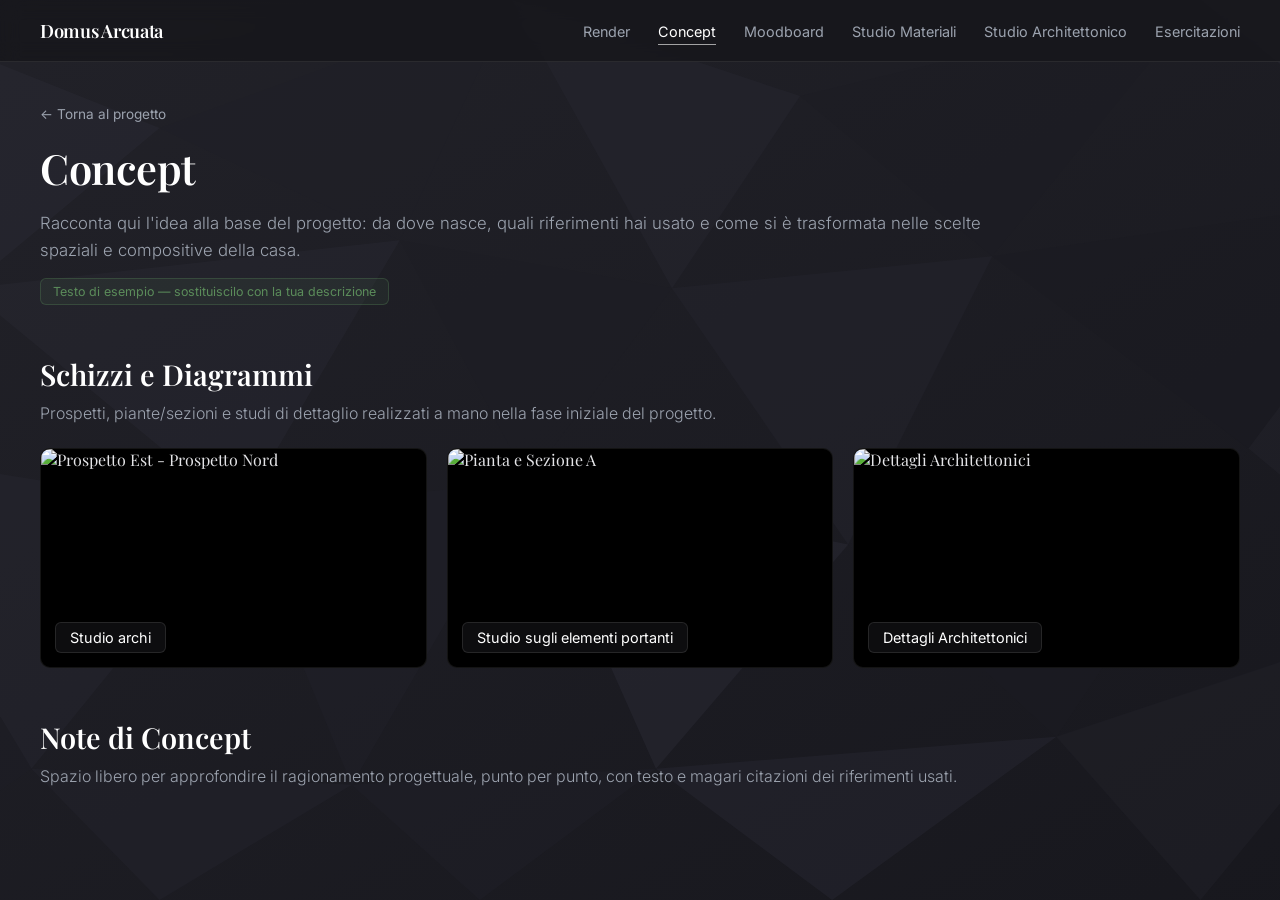
==== concept.html @ f9c94a43 "Add files via upload" ====
<!DOCTYPE html>
<html lang="it">
<head>
    <meta charset="UTF-8">
    <meta name="viewport" content="width=device-width, initial-scale=1.0">
    <title>Concept - Domus Arcuata</title>
    <link href="https://fonts.googleapis.com/css2?family=Playfair+Display:ital,wght@0,400;0,600;1,400&family=Inter:wght@300;400;500&display=swap" rel="stylesheet">
    <link rel="stylesheet" href="style.css">
</head>
<body>

    <nav class="site-nav">
        <a href="index.html" class="nav-brand">Domus Arcuata</a>
        <button class="nav-toggle" id="navToggle" aria-label="Apri menu" aria-expanded="false">&#9776;</button>
        <ul class="nav-links" id="navLinks">
            <li><a href="index.html">Render</a></li>
            <li><a href="concept.html" aria-current="page">Concept</a></li>
            <li><a href="moodboard.html">Moodboard</a></li>
            <li><a href="studio-materiali.html">Studio Materiali</a></li>
            <li><a href="studio-architettonico.html">Studio Architettonico</a></li>
            <li><a href="esercitazioni.html">Esercitazioni</a></li>
        </ul>
    </nav>

    <div class="page-wrap">
    <main class="portfolio-container">

        <header class="project-header page-intro">
            <a href="index.html" class="back-link">&larr; Torna al progetto</a>
            <h1>Concept</h1>
            <!--
                SOSTITUISCI questo paragrafo con il racconto del tuo concept:
                l'idea di partenza, i riferimenti, il ragionamento che ha
                guidato le scelte compositive e spaziali del progetto.
            -->
            <p>Racconta qui l'idea alla base del progetto: da dove nasce, quali riferimenti hai usato e come si è trasformata nelle scelte spaziali e compositive della casa.</p>
            <span class="editable-note">Testo di esempio — sostituiscilo con la tua descrizione</span>
        </header>

        <!--
            GRIGLIA IMMAGINI: quando hai gli schizzi/diagrammi di concept pronti,
            sostituisci ogni .placeholder-card con una vera .card, seguendo
            questo esempio (identico a quello usato nella home page):

            <div class="card" tabindex="0" role="button" aria-label="Apri immagine: NOME" onclick="openLightbox(this)">
                <img src="img/nome-file.jpg" alt="Descrizione" loading="lazy">
                <div class="card-overlay">Didascalia</div>
            </div>
        -->
        <section class="gallery-section">
            <h2 class="section-subtitle">Schizzi e Diagrammi</h2>
            <p class="section-desc">Prospetti, piante/sezioni e studi di dettaglio realizzati a mano nella fase iniziale del progetto.</p>
            <div class="gallery-grid">
                <div class="card" tabindex="0" role="button" aria-label="Apri immagine: Prospetto Est - Prospetto Nord" onclick="openLightbox(this)">
                    <img src="img/concept-prospetto-est-nord.jpg" alt="Prospetto Est - Prospetto Nord" loading="lazy">
                    <div class="card-overlay">Studio archi</div>
                </div>
                <div class="card" tabindex="0" role="button" aria-label="Apri immagine: Pianta e Sezione A" onclick="openLightbox(this)">
                    <img src="img/concept-pianta-sezione-a.jpg" alt="Pianta e Sezione A" loading="lazy">
                    <div class="card-overlay">Studio sugli elementi portanti</div>
                </div>
                <div class="card" tabindex="0" role="button" aria-label="Apri immagine: Dettagli Architettonici" onclick="openLightbox(this)">
                    <img src="img/concept-dettagli-archi.jpg" alt="Dettagli Architettonici" loading="lazy">
                    <div class="card-overlay">Dettagli Architettonici</div>
                </div>
                <!--
                <div class="placeholder-card">
                    <span class="placeholder-icon">+</span>
                    <span class="placeholder-label">Studio di volume</span>
                </div>
                -->
            </div>
        </section>

        <section class="gallery-section sub-section">
            <h2 class="section-subtitle">Note di Concept</h2>
            <p class="section-desc">Spazio libero per approfondire il ragionamento progettuale, punto per punto, con testo e magari citazioni dei riferimenti usati.</p>
        </section>

    </main>
    </div>

    <div id="lightbox" class="lightbox" onclick="closeLightbox()">
        <span class="close-lightbox" aria-label="Chiudi">&times;</span>
        <img id="lightbox-img" src="" alt="Ingrandimento">
    </div>

    <script src="script.js"></script>
</body>
</html>
---- style.css ----
* {
    box-sizing: border-box;
    margin: 0;
    padding: 0;
}

body {
    /* Sfondo geometrico uniforme, leggermente più chiaro e luminoso */
    background-color: #1a1a20;
    background-image: url("data:image/svg+xml,%3Csvg xmlns='http://www.w3.org/2000/svg' width='1000' height='562' viewBox='0 0 1000 562'%3E%3Cdefs%3E%3ClinearGradient id='bg' x1='0%25' y1='0%25' x2='100%25' y2='100%25'%3E%3Cstop offset='0%25' stop-color='%23222229'/%3E%3Cstop offset='100%25' stop-color='%2317171d'/%3E%3C/linearGradient%3E%3C/defs%3E%3Crect width='1000' height='562' fill='url(%23bg)'/%3E%3Cg fill-rule='evenodd' opacity='0.45'%3E%3Cpolygon fill='%232b2b35' points='0,0 200,80 80,180'/%3E%3Cpolygon fill='%231f1f27' points='200,80 420,0 350,150'/%3E%3Cpolygon fill='%23272731' points='420,0 600,60 520,180'/%3E%3Cpolygon fill='%231c1c23' points='600,60 850,0 720,160'/%3E%3Cpolygon fill='%232e2e3a' points='850,0 1000,0 1000,120'/%3E%3Cpolygon fill='%2322222a' points='0,0 80,180 0,280'/%3E%3Cpolygon fill='%23292933' points='80,180 350,150 250,320'/%3E%3Cpolygon fill='%231d1d24' points='350,150 520,180 430,300'/%3E%3Cpolygon fill='%2325252f' points='520,180 720,160 630,340'/%3E%3Cpolygon fill='%231a1a21' points='720,160 1000,120 880,280'/%3E%3Cpolygon fill='%23272731' points='0,280 250,320 120,480'/%3E%3Cpolygon fill='%2321212a' points='250,320 430,300 320,490'/%3E%3Cpolygon fill='%232c2c37' points='430,300 630,340 510,480'/%3E%3Cpolygon fill='%231c1c23' points='630,340 880,280 760,460'/%3E%3Cpolygon fill='%2324242d' points='880,280 1000,120 1000,380'/%3E%3Cpolygon fill='%231e1e26' points='0,280 120,480 0,562'/%3E%3Cpolygon fill='%2324242e' points='120,480 320,490 200,562'/%3E%3Cpolygon fill='%23202029' points='320,490 510,480 400,562'/%3E%3Cpolygon fill='%23282833' points='510,480 760,460 620,562'/%3E%3Cpolygon fill='%2322222a' points='760,460 1000,380 850,562'/%3E%3Cpolygon fill='%231c1c23' points='620,562 850,562 1000,562'/%3E%3C/g%3E%3C/svg%3E");

    background-size: cover;
    background-repeat: no-repeat;
    background-position: center center;
    background-attachment: fixed;

    color: #e4e4e7;
    font-family: 'Playfair Display', Georgia, serif;
    min-height: 100vh;
}

/* Contenitore centrato per il contenuto di pagina, sotto la nav */
.page-wrap {
    display: flex;
    justify-content: center;
    padding: 40px 20px;
}

.portfolio-container {
    width: 100%;
    max-width: 1200px;
}

/* Header */
.project-header {
    margin-bottom: 40px;
}

.project-header h1 {
    font-size: 2.6rem;
    font-weight: 600;
    color: #ffffff;
    margin-bottom: 15px;
    letter-spacing: -0.5px;
}

.project-header p {
    font-size: 1.05rem;
    font-family: 'Inter', sans-serif;
    color: #9ca3af;
    line-height: 1.6;
    max-width: 950px;
    font-weight: 300;
}

.section-subtitle {
    font-size: 1.8rem;
    font-weight: 600;
    color: #ffffff;
    margin-top: 50px;
    margin-bottom: 10px;
}

.section-desc {
    font-size: 1rem;
    font-family: 'Inter', sans-serif;
    color: #9ca3af;
    margin-bottom: 25px;
    font-weight: 300;
}

/* Griglia Render */
.gallery-grid {
    display: grid;
    grid-template-columns: repeat(auto-fill, minmax(350px, 1fr));
    gap: 20px;
    margin-bottom: 20px;
}

/* Card con immagine e riquadro trasparente per il titolo */
.card {
    position: relative;
    background-color: #000000;
    border-radius: 10px;
    overflow: hidden;
    border: 1px solid rgba(255, 255, 255, 0.08);
    height: 220px;
    cursor: pointer;
    transition: transform 0.2s ease, border-color 0.2s ease;
}

.card:hover,
.card:focus-visible {
    transform: translateY(-3px);
    border-color: rgba(255, 255, 255, 0.25);
}

.card:focus-visible {
    outline: 2px solid #ffffff;
    outline-offset: 2px;
}

.card img {
    width: 100%;
    height: 100%;
    object-fit: cover;
    display: block;
}

/* Riquadro trasparente per la scritta sopra l'immagine (in basso a sinistra) */
.card-overlay {
    position: absolute;
    bottom: 14px;
    left: 14px;
    background: rgba(18, 18, 20, 0.75);
    backdrop-filter: blur(6px);
    padding: 6px 14px;
    border-radius: 6px;
    font-size: 0.9rem;
    font-family: 'Inter', sans-serif;
    font-weight: 400;
    color: #ffffff;
    border: 1px solid rgba(255, 255, 255, 0.1);
}

/* Gestione elementi nascosti */
.hidden {
    display: none !important;
}

/* Bottoni */
.center-btn-container {
    display: flex;
    justify-content: center;
    margin: 25px 0;
}

.action-btn {
    background-color: #1c1c21;
    color: #e4e4e7;
    border: 1px solid rgba(255, 255, 255, 0.12);
    padding: 10px 24px;
    font-size: 0.9rem;
    font-family: 'Inter', sans-serif;
    border-radius: 6px;
    cursor: pointer;
    transition: background-color 0.2s, border-color 0.2s;
}

.action-btn:hover,
.action-btn:focus-visible {
    background-color: #27272e;
    border-color: rgba(255, 255, 255, 0.3);
}

/* Project Details */
.project-details {
    margin-top: 60px;
    padding-top: 35px;
    border-top: 1px solid rgba(255, 255, 255, 0.08);
}

.project-details h2 {
    font-size: 2rem;
    font-weight: 600;
    color: #ffffff;
    margin-bottom: 25px;
}

.details-grid {
    display: grid;
    grid-template-columns: repeat(auto-fit, minmax(280px, 1fr));
    gap: 20px;
}

.detail-item {
    display: flex;
    align-items: center;
    background-color: #18181c;
    padding: 18px 20px;
    border-radius: 10px;
    border: 1px solid rgba(255, 255, 255, 0.06);
}

.detail-icon {
    font-size: 1.4rem;
    font-family: 'Playfair Display', serif;
    font-weight: bold;
    margin-right: 16px;
    color: #ffffff;
}

.detail-label {
    display: block;
    font-size: 0.75rem;
    font-family: 'Inter', sans-serif;
    color: #9a9aa3;
    text-transform: uppercase;
    letter-spacing: 0.8px;
    margin-bottom: 3px;
}

.detail-value {
    font-size: 0.95rem;
    font-family: 'Inter', sans-serif;
    color: #ffffff;
    font-weight: 500;
}

/* Finestra Modale Lightbox */
.lightbox {
    display: none;
    position: fixed;
    z-index: 1000;
    top: 0;
    left: 0;
    width: 100%;
    height: 100%;
    background-color: rgba(0, 0, 0, 0.92);
    justify-content: center;
    align-items: center;
    opacity: 0;
    transition: opacity 0.25s ease;
}

.lightbox.visible {
    opacity: 1;
}

.lightbox img {
    max-width: 90%;
    max-height: 90%;
    border-radius: 8px;
    box-shadow: 0 0 30px rgba(0,0,0,0.9);
    transform: scale(0.96);
    transition: transform 0.25s ease;
}

.lightbox.visible img {
    transform: scale(1);
}

.close-lightbox {
    position: absolute;
    top: 25px;
    right: 35px;
    color: #ffffff;
    font-size: 45px;
    font-weight: 300;
    cursor: pointer;
}

/* --- Responsive: tablet --- */
@media (max-width: 768px) {
    body {
        padding: 25px 15px;
    }

    .project-header h1 {
        font-size: 2.1rem;
    }

    .gallery-grid {
        grid-template-columns: repeat(auto-fill, minmax(260px, 1fr));
        gap: 14px;
    }

    .card {
        height: 190px;
    }
}

/* --- Responsive: mobile --- */
@media (max-width: 480px) {
    /* background-attachment: fixed causa scatti/problemi di rendering su iOS */
    body {
        background-attachment: scroll;
    }

    .gallery-grid {
        grid-template-columns: 1fr;
    }

    .project-header h1 {
        font-size: 1.8rem;
    }

    .project-header p {
        font-size: 0.95rem;
    }

    .section-subtitle {
        font-size: 1.5rem;
    }

    .close-lightbox {
        top: 12px;
        right: 18px;
        font-size: 36px;
    }
}

/* =====================================================
   BARRA DI NAVIGAZIONE (presente su tutte le pagine)
   ===================================================== */
.site-nav {
    position: sticky;
    top: 0;
    z-index: 500;
    display: flex;
    align-items: center;
    justify-content: space-between;
    gap: 20px;
    padding: 18px 40px;
    background: rgba(23, 23, 28, 0.85);
    backdrop-filter: blur(10px);
    border-bottom: 1px solid rgba(255, 255, 255, 0.08);
}

.nav-brand {
    font-family: 'Playfair Display', serif;
    font-size: 1.15rem;
    font-weight: 600;
    color: #ffffff;
    text-decoration: none;
    letter-spacing: -0.3px;
    white-space: nowrap;
}

.nav-links {
    display: flex;
    align-items: center;
    gap: 28px;
    list-style: none;
}

.nav-links a {
    font-family: 'Inter', sans-serif;
    font-size: 0.9rem;
    font-weight: 400;
    color: #9ca3af;
    text-decoration: none;
    padding-bottom: 4px;
    border-bottom: 1px solid transparent;
    transition: color 0.2s ease, border-color 0.2s ease;
}

.nav-links a:hover,
.nav-links a:focus-visible {
    color: #ffffff;
}

.nav-links a[aria-current="page"] {
    color: #ffffff;
    border-bottom-color: rgba(255, 255, 255, 0.6);
}

.nav-toggle {
    display: none;
    background: none;
    border: none;
    color: #ffffff;
    font-size: 1.4rem;
    line-height: 1;
    cursor: pointer;
    padding: 4px;
}

@media (max-width: 768px) {
    .site-nav {
        padding: 16px 20px;
    }

    .nav-toggle {
        display: block;
    }

    .nav-links {
        display: none;
        position: absolute;
        top: 100%;
        left: 0;
        right: 0;
        flex-direction: column;
        align-items: flex-start;
        gap: 16px;
        background: #17171c;
        padding: 20px 24px 24px;
        border-bottom: 1px solid rgba(255, 255, 255, 0.08);
    }

    .nav-links.open {
        display: flex;
    }
}

/* =====================================================
   CARD DI NAVIGAZIONE VERSO LE SEZIONI DEL PROGETTO
   ===================================================== */
.nav-card-grid {
    display: grid;
    grid-template-columns: repeat(auto-fill, minmax(220px, 1fr));
    gap: 20px;
    margin-bottom: 20px;
}

.nav-card {
    display: flex;
    flex-direction: column;
    gap: 14px;
    background-color: #18181c;
    border: 1px solid rgba(255, 255, 255, 0.08);
    border-radius: 10px;
    padding: 26px 22px;
    text-decoration: none;
    color: inherit;
    transition: transform 0.2s ease, border-color 0.2s ease, background-color 0.2s ease;
}

.nav-card:hover,
.nav-card:focus-visible {
    transform: translateY(-3px);
    border-color: rgba(255, 255, 255, 0.25);
    background-color: #1d1d22;
}

.nav-card-icon {
    font-family: 'Playfair Display', serif;
    font-size: 1.4rem;
    font-weight: bold;
    color: #ffffff;
}

.nav-card-title {
    font-family: 'Inter', sans-serif;
    font-size: 1.05rem;
    font-weight: 500;
    color: #ffffff;
}

.nav-card-desc {
    font-family: 'Inter', sans-serif;
    font-size: 0.85rem;
    color: #9ca3af;
    line-height: 1.5;
    flex-grow: 1;
}

.nav-card-arrow {
    font-family: 'Inter', sans-serif;
    font-size: 0.85rem;
    color: #e4e4e7;
}

/* =====================================================
   TEMPLATE: intestazione di pagina secondaria
   ===================================================== */
.page-intro {
    margin-bottom: 40px;
}

.back-link {
    display: inline-block;
    margin-bottom: 18px;
    font-family: 'Inter', sans-serif;
    font-size: 0.85rem;
    color: #9ca3af;
    text-decoration: none;
}

.back-link:hover,
.back-link:focus-visible {
    color: #ffffff;
}

.editable-note {
    display: inline-block;
    margin-top: 14px;
    font-family: 'Inter', sans-serif;
    font-size: 0.78rem;
    color: #5b8c5a;
    background: rgba(91, 140, 90, 0.1);
    border: 1px solid rgba(91, 140, 90, 0.3);
    border-radius: 6px;
    padding: 5px 12px;
}

/* =====================================================
   CARD PLACEHOLDER (per i template vuoti da riempire)
   ===================================================== */
.placeholder-card {
    position: relative;
    display: flex;
    flex-direction: column;
    align-items: center;
    justify-content: center;
    gap: 10px;
    height: 220px;
    border-radius: 10px;
    border: 1px dashed rgba(255, 255, 255, 0.18);
    background-color: rgba(255, 255, 255, 0.02);
    color: #71717a;
    font-family: 'Inter', sans-serif;
    font-size: 0.82rem;
    text-align: center;
    padding: 20px;
}

.placeholder-card .placeholder-icon {
    font-size: 1.6rem;
    color: #4b4b55;
}

.placeholder-card .placeholder-label {
    color: #9ca3af;
    font-weight: 500;
}

.moodboard-grid {
    display: grid;
    grid-template-columns: repeat(auto-fill, minmax(180px, 1fr));
    gap: 14px;
    margin-bottom: 20px;
}

.moodboard-grid .placeholder-card {
    height: 160px;
}

/* =====================================================
   CARD MATERIALE (Studio Materiali)
   ===================================================== */
.material-grid {
    display: grid;
    grid-template-columns: repeat(auto-fill, minmax(230px, 1fr));
    gap: 20px;
    margin-bottom: 20px;
}

.material-card {
    border-radius: 10px;
    overflow: hidden;
    border: 1px solid rgba(255, 255, 255, 0.08);
    background-color: #18181c;
}

.material-swatch {
    height: 130px;
    background: repeating-linear-gradient(45deg, #232329, #232329 10px, #1c1c21 10px, #1c1c21 20px);
    display: flex;
    align-items: center;
    justify-content: center;
    color: #4b4b55;
    font-family: 'Inter', sans-serif;
    font-size: 0.78rem;
    text-align: center;
    padding: 10px;
}

.material-info {
    padding: 14px 16px;
}

.material-name {
    display: block;
    font-family: 'Inter', sans-serif;
    font-weight: 500;
    color: #ffffff;
    font-size: 0.95rem;
    margin-bottom: 2px;
}

.material-meta {
    display: block;
    font-family: 'Inter', sans-serif;
    font-size: 0.8rem;
    color: #71717a;
}

/* =====================================================
   SOTTOSEZIONI (Studio Architettonico: Piante, Prospetti, Sezioni)
   ===================================================== */
.sub-section {
    margin-top: 45px;
}

.sub-section:first-of-type {
    margin-top: 0;
}

/* =====================================================
   TAVOLE DI PROGETTO (disegni tecnici completi, mostrati per intero)
   ===================================================== */
.tavole-grid {
    display: grid;
    grid-template-columns: repeat(auto-fill, minmax(280px, 1fr));
    gap: 30px;
    margin-bottom: 20px;
}

.tavola-card {
    height: auto;
    background-color: #f2f2ee;
    padding: 14px;
    display: flex;
    align-items: center;
    justify-content: center;
}

.tavola-card img {
    width: 100%;
    height: auto;
    object-fit: contain;
    border-radius: 3px;
}

.tavola-card .card-overlay {
    bottom: 10px;
    left: 10px;
}
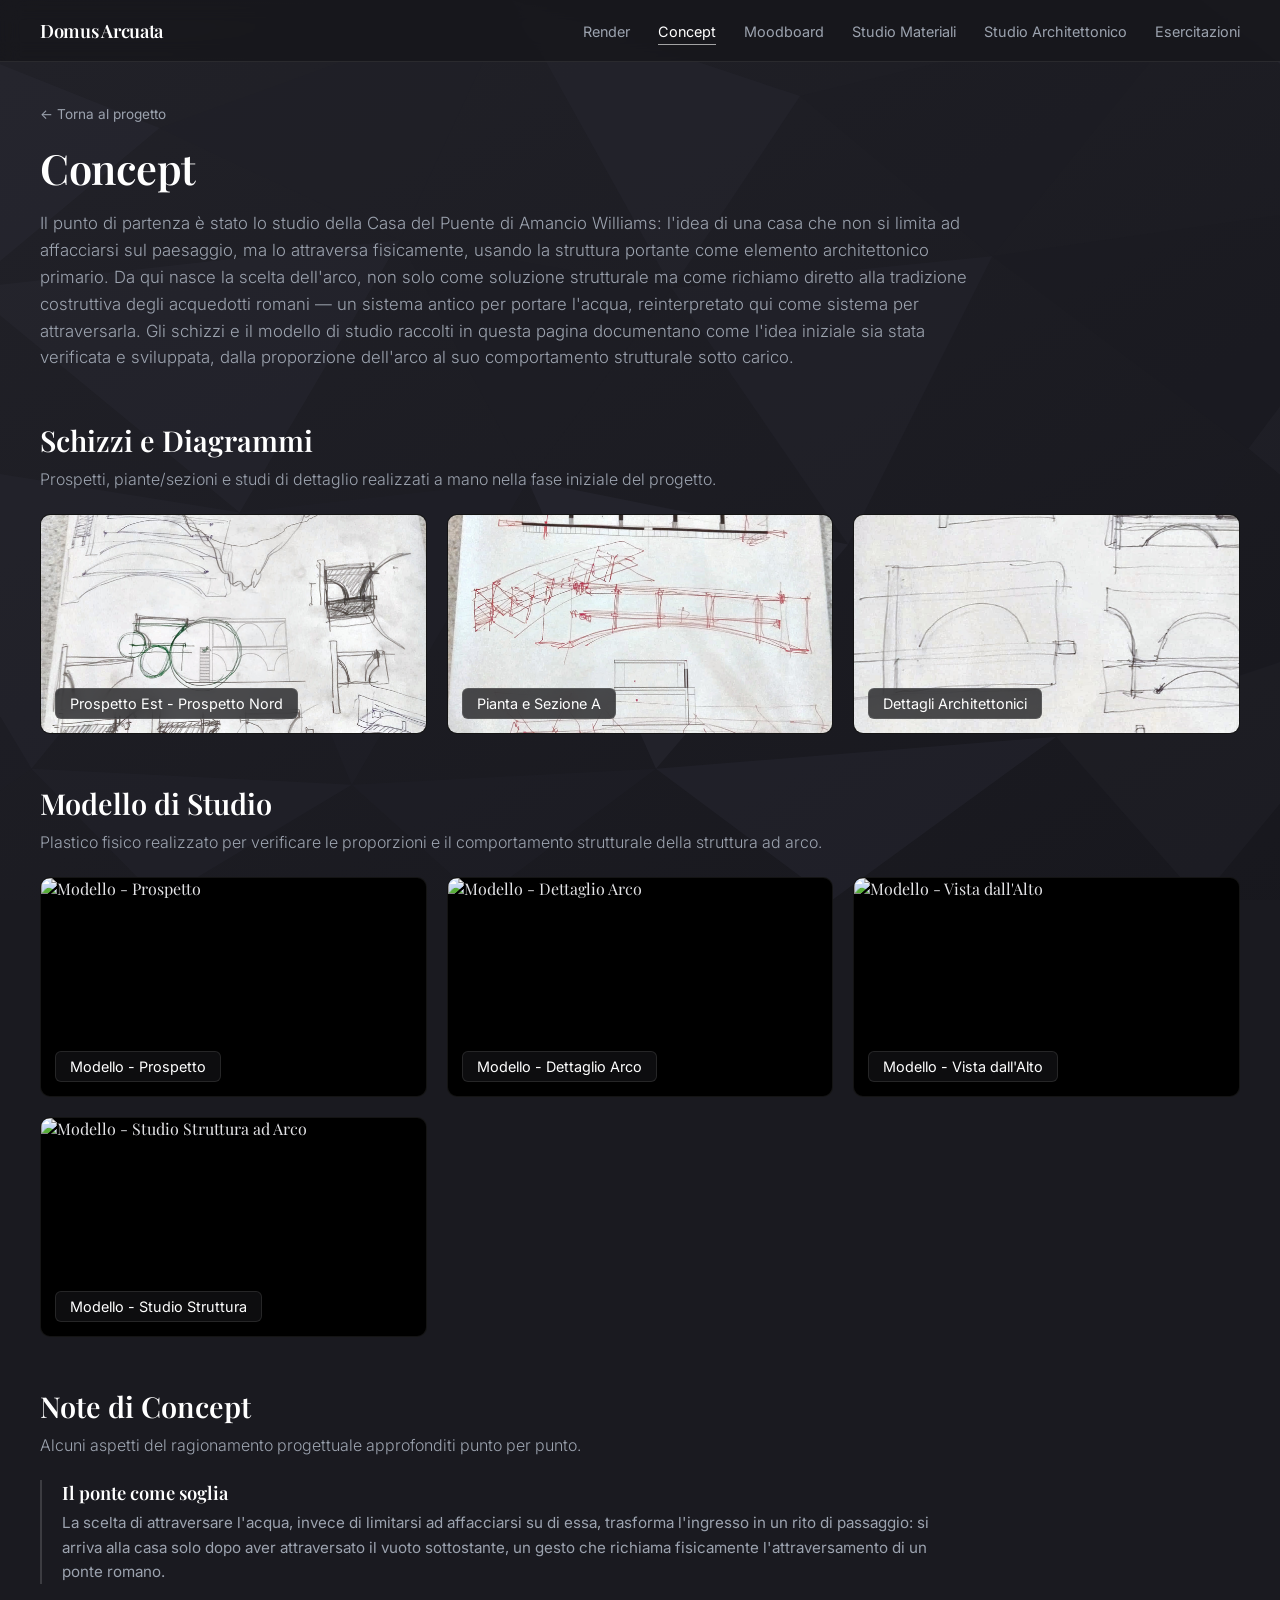
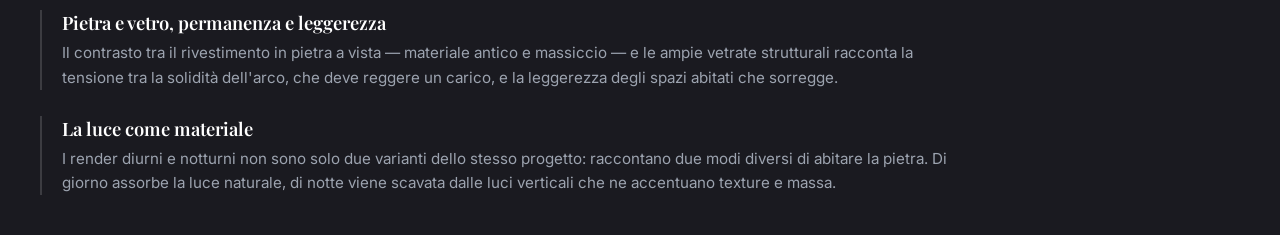
==== commit 753cb1b4: "Add files via upload" ====
--- a/concept.html
+++ b/concept.html
@@ -28,13 +28,7 @@
         <header class="project-header page-intro">
             <a href="index.html" class="back-link">&larr; Torna al progetto</a>
             <h1>Concept</h1>
-            <!--
-                SOSTITUISCI questo paragrafo con il racconto del tuo concept:
-                l'idea di partenza, i riferimenti, il ragionamento che ha
-                guidato le scelte compositive e spaziali del progetto.
-            -->
-            <p>Racconta qui l'idea alla base del progetto: da dove nasce, quali riferimenti hai usato e come si è trasformata nelle scelte spaziali e compositive della casa.</p>
-            <span class="editable-note">Testo di esempio — sostituiscilo con la tua descrizione</span>
+            <p>Il punto di partenza è stato lo studio della Casa del Puente di Amancio Williams: l'idea di una casa che non si limita ad affacciarsi sul paesaggio, ma lo attraversa fisicamente, usando la struttura portante come elemento architettonico primario. Da qui nasce la scelta dell'arco, non solo come soluzione strutturale ma come richiamo diretto alla tradizione costruttiva degli acquedotti romani — un sistema antico per portare l'acqua, reinterpretato qui come sistema per attraversarla. Gli schizzi e il modello di studio raccolti in questa pagina documentano come l'idea iniziale sia stata verificata e sviluppata, dalla proporzione dell'arco al suo comportamento strutturale sotto carico.</p>
         </header>
 
         <!--
@@ -53,28 +47,59 @@
             <div class="gallery-grid">
                 <div class="card" tabindex="0" role="button" aria-label="Apri immagine: Prospetto Est - Prospetto Nord" onclick="openLightbox(this)">
                     <img src="img/concept-prospetto-est-nord.jpg" alt="Prospetto Est - Prospetto Nord" loading="lazy">
-                    <div class="card-overlay">Studio archi</div>
+                    <div class="card-overlay">Prospetto Est - Prospetto Nord</div>
                 </div>
                 <div class="card" tabindex="0" role="button" aria-label="Apri immagine: Pianta e Sezione A" onclick="openLightbox(this)">
                     <img src="img/concept-pianta-sezione-a.jpg" alt="Pianta e Sezione A" loading="lazy">
-                    <div class="card-overlay">Studio sugli elementi portanti</div>
+                    <div class="card-overlay">Pianta e Sezione A</div>
                 </div>
                 <div class="card" tabindex="0" role="button" aria-label="Apri immagine: Dettagli Architettonici" onclick="openLightbox(this)">
                     <img src="img/concept-dettagli-archi.jpg" alt="Dettagli Architettonici" loading="lazy">
                     <div class="card-overlay">Dettagli Architettonici</div>
                 </div>
-                <!--
-                <div class="placeholder-card">
-                    <span class="placeholder-icon">+</span>
-                    <span class="placeholder-label">Studio di volume</span>
+            </div>
+        </section>
+
+        <section class="gallery-section sub-section">
+            <h2 class="section-subtitle">Modello di Studio</h2>
+            <p class="section-desc">Plastico fisico realizzato per verificare le proporzioni e il comportamento strutturale della struttura ad arco.</p>
+            <div class="gallery-grid">
+                <div class="card" tabindex="0" role="button" aria-label="Apri immagine: Modello - Prospetto" onclick="openLightbox(this)">
+                    <img src="img/concept-modello-prospetto.jpg" alt="Modello - Prospetto" loading="lazy">
+                    <div class="card-overlay">Modello - Prospetto</div>
                 </div>
-                -->
+                <div class="card" tabindex="0" role="button" aria-label="Apri immagine: Modello - Dettaglio Arco" onclick="openLightbox(this)">
+                    <img src="img/concept-modello-dettaglio-arco.jpg" alt="Modello - Dettaglio Arco" loading="lazy">
+                    <div class="card-overlay">Modello - Dettaglio Arco</div>
+                </div>
+                <div class="card" tabindex="0" role="button" aria-label="Apri immagine: Modello - Vista dall'Alto" onclick="openLightbox(this)">
+                    <img src="img/concept-modello-vista-alto.jpg" alt="Modello - Vista dall'Alto" loading="lazy">
+                    <div class="card-overlay">Modello - Vista dall'Alto</div>
+                </div>
+                <div class="card" tabindex="0" role="button" aria-label="Apri immagine: Modello - Studio Struttura ad Arco" onclick="openLightbox(this)">
+                    <img src="img/concept-modello-struttura-arco.jpg" alt="Modello - Studio Struttura ad Arco" loading="lazy">
+                    <div class="card-overlay">Modello - Studio Struttura</div>
+                </div>
             </div>
         </section>
 
         <section class="gallery-section sub-section">
             <h2 class="section-subtitle">Note di Concept</h2>
-            <p class="section-desc">Spazio libero per approfondire il ragionamento progettuale, punto per punto, con testo e magari citazioni dei riferimenti usati.</p>
+            <p class="section-desc">Alcuni aspetti del ragionamento progettuale approfonditi punto per punto.</p>
+            <div class="note-list">
+                <div class="note-item">
+                    <h3 class="note-title">Il ponte come soglia</h3>
+                    <p class="note-text">La scelta di attraversare l'acqua, invece di limitarsi ad affacciarsi su di essa, trasforma l'ingresso in un rito di passaggio: si arriva alla casa solo dopo aver attraversato il vuoto sottostante, un gesto che richiama fisicamente l'attraversamento di un ponte romano.</p>
+                </div>
+                <div class="note-item">
+                    <h3 class="note-title">Pietra e vetro, permanenza e leggerezza</h3>
+                    <p class="note-text">Il contrasto tra il rivestimento in pietra a vista — materiale antico e massiccio — e le ampie vetrate strutturali racconta la tensione tra la solidità dell'arco, che deve reggere un carico, e la leggerezza degli spazi abitati che sorregge.</p>
+                </div>
+                <div class="note-item">
+                    <h3 class="note-title">La luce come materiale</h3>
+                    <p class="note-text">I render diurni e notturni non sono solo due varianti dello stesso progetto: raccontano due modi diversi di abitare la pietra. Di giorno assorbe la luce naturale, di notte viene scavata dalle luci verticali che ne accentuano texture e massa.</p>
+                </div>
+            </div>
         </section>
 
     </main>
--- a/style.css
+++ b/style.css
@@ -519,12 +519,36 @@
 .moodboard-grid {
     display: grid;
     grid-template-columns: repeat(auto-fill, minmax(180px, 1fr));
-    gap: 14px;
+    gap: 14px 14px;
     margin-bottom: 20px;
 }
 
 .moodboard-grid .placeholder-card {
     height: 160px;
+}
+
+.moodboard-item {
+    display: flex;
+    flex-direction: column;
+    gap: 6px;
+}
+
+.moodboard-grid .card {
+    height: 170px;
+}
+
+.moodboard-credit {
+    font-family: 'Inter', sans-serif;
+    font-size: 0.72rem;
+    color: #71717a;
+    text-decoration: none;
+    line-height: 1.3;
+}
+
+.moodboard-credit:hover,
+.moodboard-credit:focus-visible {
+    color: #9ca3af;
+    text-decoration: underline;
 }
 
 /* =====================================================
@@ -555,6 +579,23 @@
     font-size: 0.78rem;
     text-align: center;
     padding: 10px;
+    overflow: hidden;
+    cursor: pointer;
+    transition: opacity 0.2s ease;
+}
+
+.material-swatch:hover,
+.material-swatch:focus-visible {
+    opacity: 0.85;
+    outline: 2px solid rgba(255, 255, 255, 0.4);
+    outline-offset: -2px;
+}
+
+.material-swatch img {
+    width: 100%;
+    height: 100%;
+    object-fit: cover;
+    display: block;
 }
 
 .material-info {
@@ -589,12 +630,43 @@
 }
 
 /* =====================================================
+   NOTE DI CONCEPT
+   ===================================================== */
+.note-list {
+    display: flex;
+    flex-direction: column;
+    gap: 26px;
+    margin-top: 10px;
+}
+
+.note-item {
+    border-left: 2px solid rgba(255, 255, 255, 0.15);
+    padding-left: 20px;
+}
+
+.note-title {
+    font-family: 'Playfair Display', serif;
+    font-size: 1.15rem;
+    font-weight: 600;
+    color: #ffffff;
+    margin-bottom: 6px;
+}
+
+.note-text {
+    font-family: 'Inter', sans-serif;
+    font-size: 0.95rem;
+    color: #9ca3af;
+    line-height: 1.6;
+    max-width: 900px;
+}
+
+/* =====================================================
    TAVOLE DI PROGETTO (disegni tecnici completi, mostrati per intero)
    ===================================================== */
 .tavole-grid {
     display: grid;
-    grid-template-columns: repeat(auto-fill, minmax(280px, 1fr));
-    gap: 30px;
+    grid-template-columns: repeat(auto-fit, minmax(280px, 1fr));
+    gap: 20px;
     margin-bottom: 20px;
 }
 
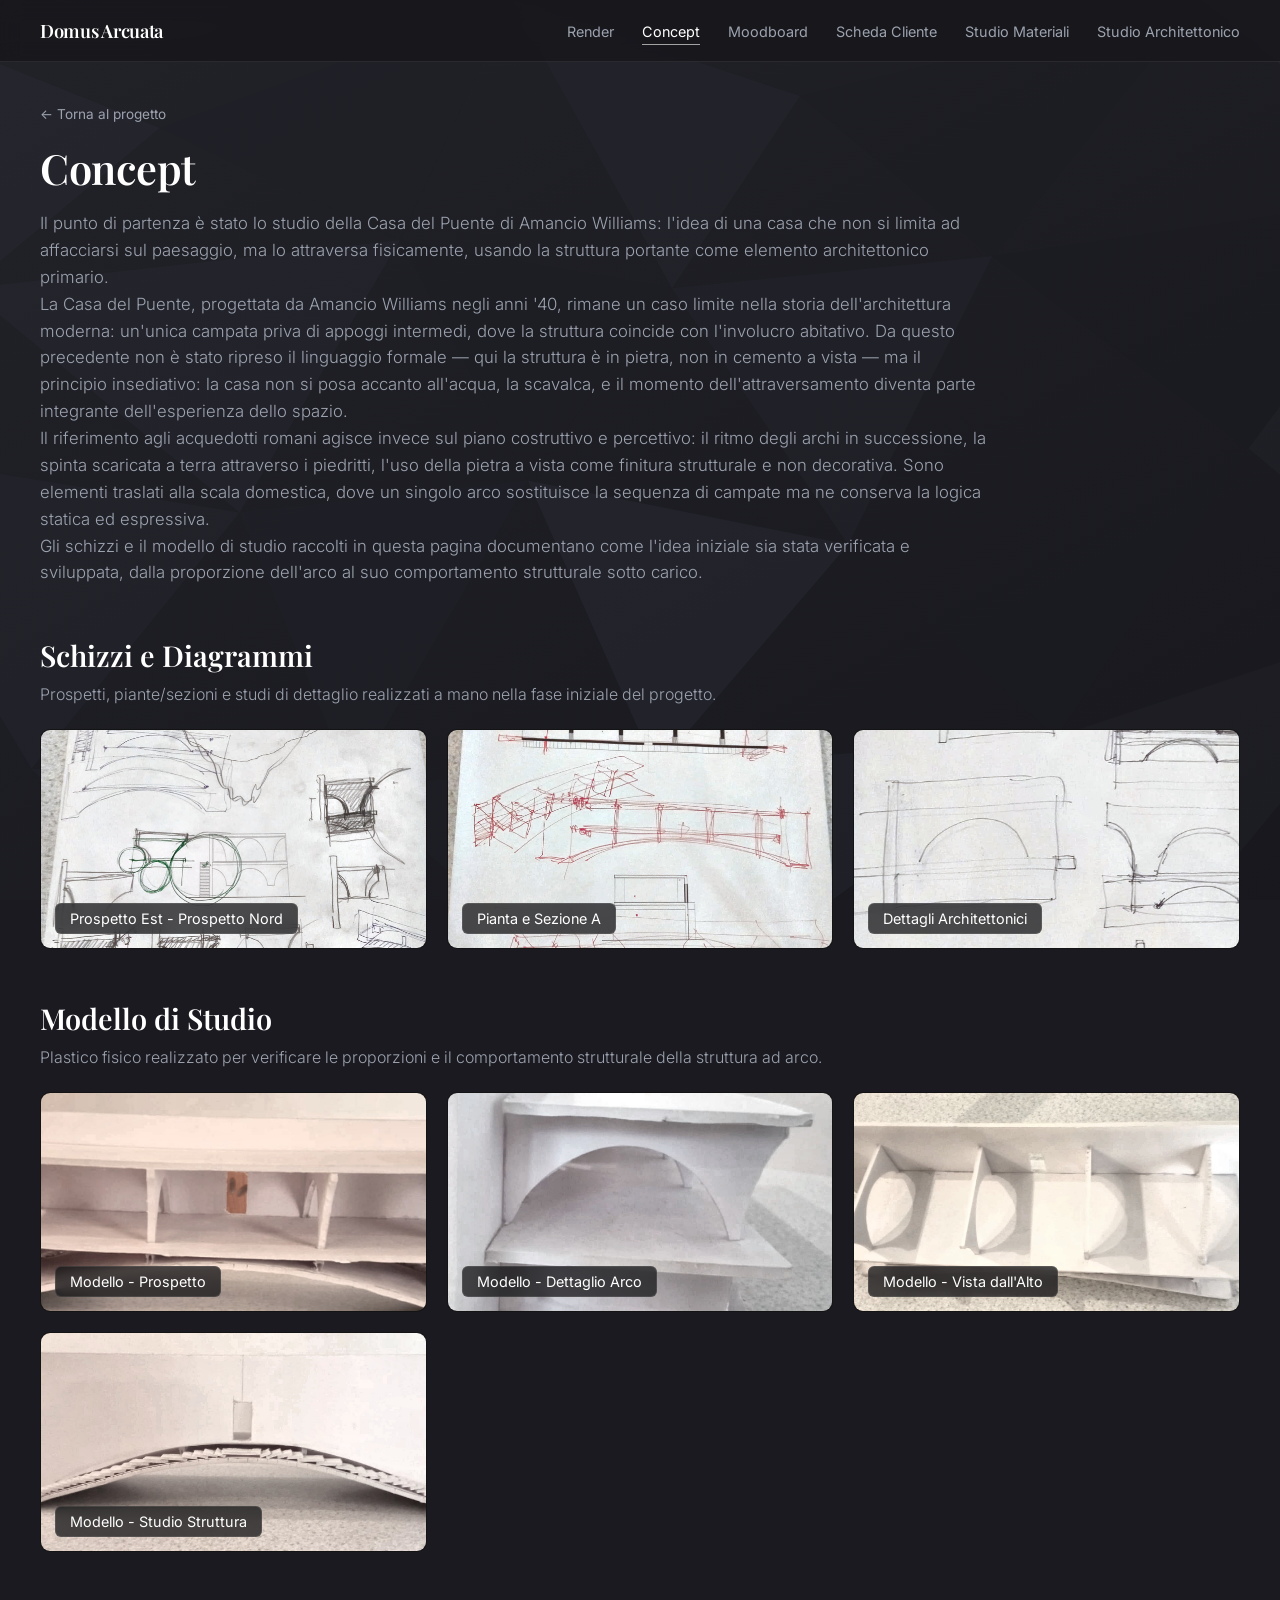
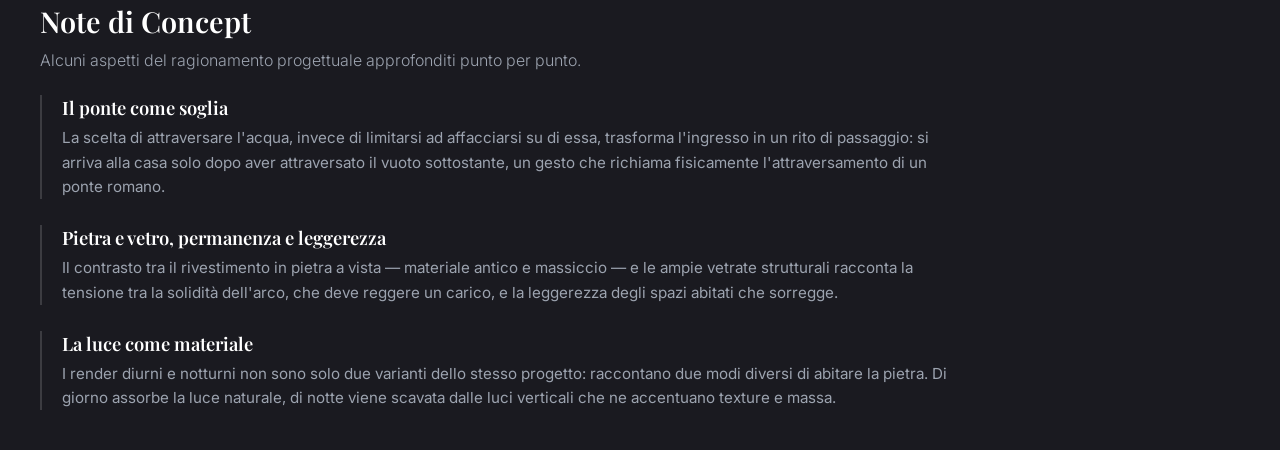
==== commit d9ef0211: "Update concept.html" ====
--- a/concept.html
+++ b/concept.html
@@ -16,9 +16,9 @@
             <li><a href="index.html">Render</a></li>
             <li><a href="concept.html" aria-current="page">Concept</a></li>
             <li><a href="moodboard.html">Moodboard</a></li>
+            <li><a href="scheda-cliente.html">Scheda Cliente</a></li>
             <li><a href="studio-materiali.html">Studio Materiali</a></li>
             <li><a href="studio-architettonico.html">Studio Architettonico</a></li>
-            <li><a href="esercitazioni.html">Esercitazioni</a></li>
         </ul>
     </nav>
 
@@ -28,7 +28,10 @@
         <header class="project-header page-intro">
             <a href="index.html" class="back-link">&larr; Torna al progetto</a>
             <h1>Concept</h1>
-            <p>Il punto di partenza è stato lo studio della Casa del Puente di Amancio Williams: l'idea di una casa che non si limita ad affacciarsi sul paesaggio, ma lo attraversa fisicamente, usando la struttura portante come elemento architettonico primario. Da qui nasce la scelta dell'arco, non solo come soluzione strutturale ma come richiamo diretto alla tradizione costruttiva degli acquedotti romani — un sistema antico per portare l'acqua, reinterpretato qui come sistema per attraversarla. Gli schizzi e il modello di studio raccolti in questa pagina documentano come l'idea iniziale sia stata verificata e sviluppata, dalla proporzione dell'arco al suo comportamento strutturale sotto carico.</p>
+            <p>Il punto di partenza è stato lo studio della Casa del Puente di Amancio Williams: l'idea di una casa che non si limita ad affacciarsi sul paesaggio, ma lo attraversa fisicamente, usando la struttura portante come elemento architettonico primario.</p>
+            <p>La Casa del Puente, progettata da Amancio Williams negli anni '40, rimane un caso limite nella storia dell'architettura moderna: un'unica campata priva di appoggi intermedi, dove la struttura coincide con l'involucro abitativo. Da questo precedente non è stato ripreso il linguaggio formale — qui la struttura è in pietra, non in cemento a vista — ma il principio insediativo: la casa non si posa accanto all'acqua, la scavalca, e il momento dell'attraversamento diventa parte integrante dell'esperienza dello spazio.</p>
+            <p>Il riferimento agli acquedotti romani agisce invece sul piano costruttivo e percettivo: il ritmo degli archi in successione, la spinta scaricata a terra attraverso i piedritti, l'uso della pietra a vista come finitura strutturale e non decorativa. Sono elementi traslati alla scala domestica, dove un singolo arco sostituisce la sequenza di campate ma ne conserva la logica statica ed espressiva.</p>
+            <p>Gli schizzi e il modello di studio raccolti in questa pagina documentano come l'idea iniziale sia stata verificata e sviluppata, dalla proporzione dell'arco al suo comportamento strutturale sotto carico.</p>
         </header>
 
         <!--
